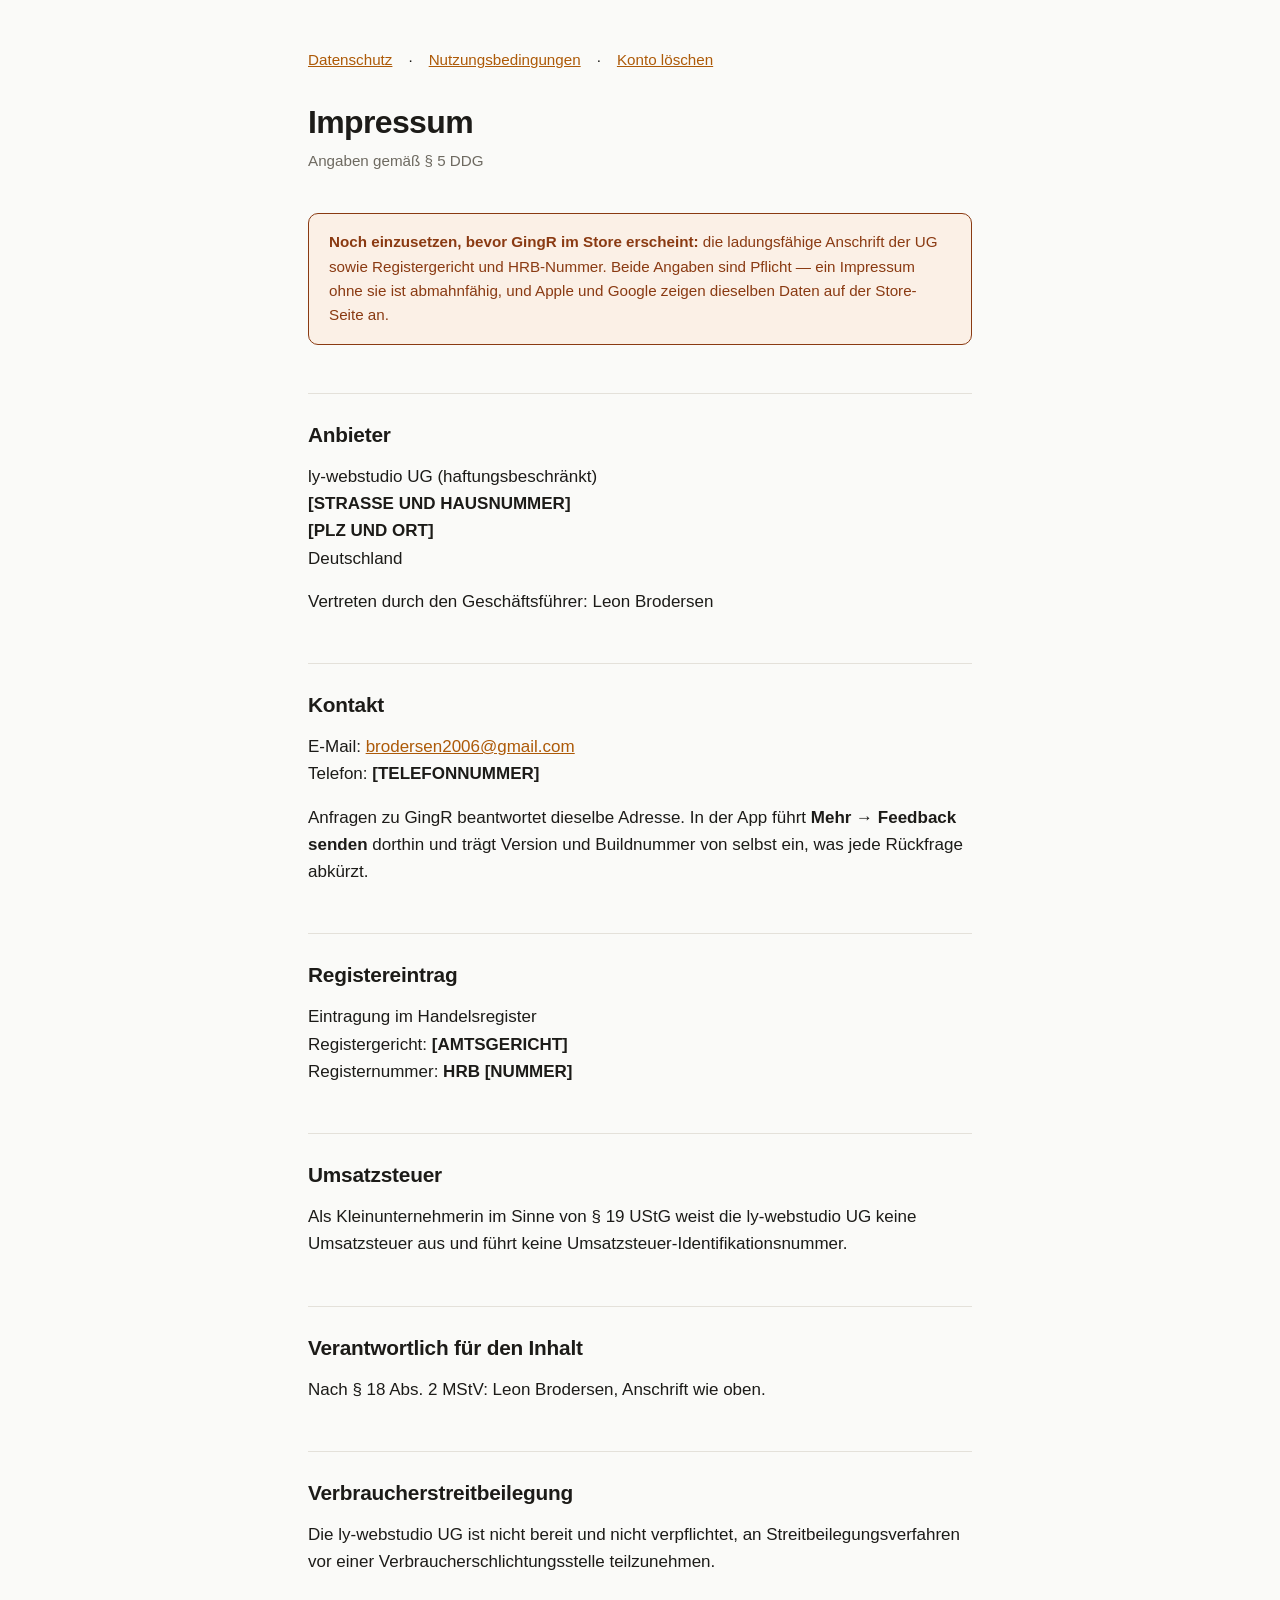
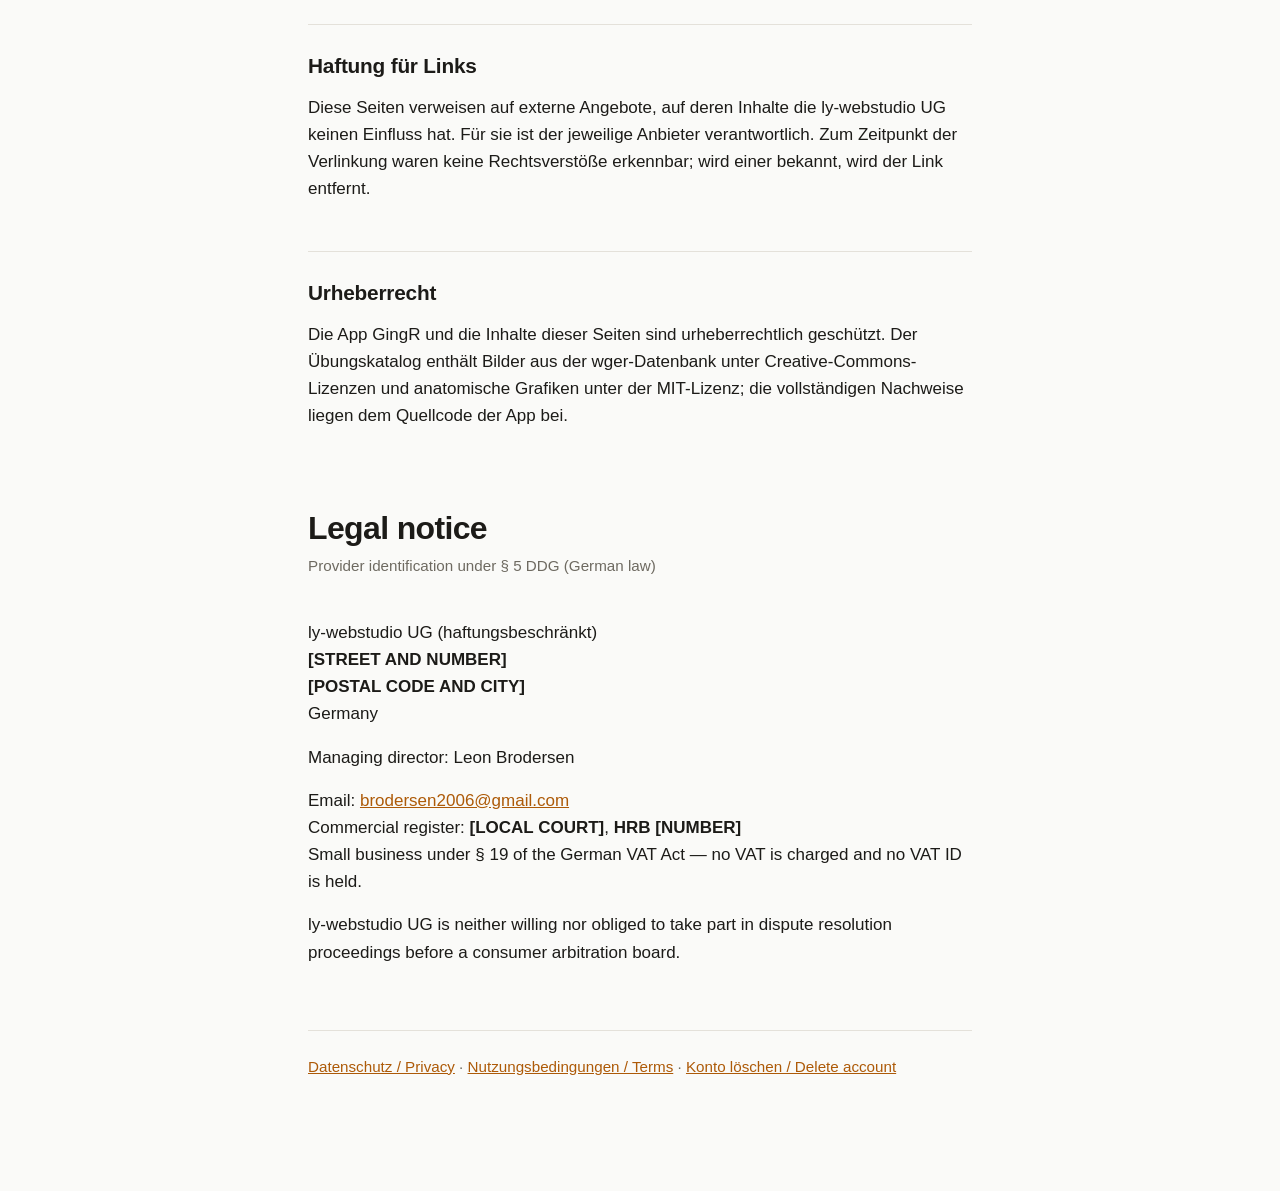
==== impressum.html @ 2e6e8c4e "Add the legal pages both stores require The privacy page was the only page here. A public store rele" ====
<!doctype html>
<html lang="de">
<head>
<meta charset="utf-8">
<meta name="viewport" content="width=device-width, initial-scale=1">
<title>GingR — Impressum / Legal notice</title>
<link rel="stylesheet" href="style.css">
</head>
<body>
<main>

<div class="nav">
  <a href="./">Datenschutz</a> ·
  <a href="nutzungsbedingungen.html">Nutzungsbedingungen</a> ·
  <a href="konto-loeschen.html">Konto löschen</a>
</div>

<h1 id="de">Impressum</h1>
<p class="meta">Angaben gemäß § 5 DDG</p>

<div class="todo">
  <p><b>Noch einzusetzen, bevor GingR im Store erscheint:</b> die ladungsfähige Anschrift der UG
  sowie Registergericht und HRB-Nummer. Beide Angaben sind Pflicht — ein Impressum ohne sie ist
  abmahnfähig, und Apple und Google zeigen dieselben Daten auf der Store-Seite an.</p>
</div>

<h2>Anbieter</h2>
<p class="addr">
  ly-webstudio UG (haftungsbeschränkt)<br>
  <b>[STRASSE UND HAUSNUMMER]</b><br>
  <b>[PLZ UND ORT]</b><br>
  Deutschland
</p>
<p>Vertreten durch den Geschäftsführer: Leon Brodersen</p>

<h2>Kontakt</h2>
<p>
  E-Mail: <a href="mailto:brodersen2006@gmail.com">brodersen2006@gmail.com</a><br>
  Telefon: <b>[TELEFONNUMMER]</b>
</p>
<p>
  Anfragen zu GingR beantwortet dieselbe Adresse. In der App führt <b>Mehr → Feedback senden</b>
  dorthin und trägt Version und Buildnummer von selbst ein, was jede Rückfrage abkürzt.
</p>

<h2>Registereintrag</h2>
<p>
  Eintragung im Handelsregister<br>
  Registergericht: <b>[AMTSGERICHT]</b><br>
  Registernummer: <b>HRB [NUMMER]</b>
</p>

<h2>Umsatzsteuer</h2>
<p>
  Als Kleinunternehmerin im Sinne von § 19 UStG weist die ly-webstudio UG keine Umsatzsteuer aus
  und führt keine Umsatzsteuer-Identifikationsnummer.
</p>

<h2>Verantwortlich für den Inhalt</h2>
<p>
  Nach § 18 Abs. 2 MStV: Leon Brodersen, Anschrift wie oben.
</p>

<h2>Verbraucherstreitbeilegung</h2>
<p>
  Die ly-webstudio UG ist nicht bereit und nicht verpflichtet, an Streitbeilegungsverfahren vor
  einer Verbraucherschlichtungsstelle teilzunehmen.
</p>

<h2>Haftung für Links</h2>
<p>
  Diese Seiten verweisen auf externe Angebote, auf deren Inhalte die ly-webstudio UG keinen
  Einfluss hat. Für sie ist der jeweilige Anbieter verantwortlich. Zum Zeitpunkt der Verlinkung
  waren keine Rechtsverstöße erkennbar; wird einer bekannt, wird der Link entfernt.
</p>

<h2>Urheberrecht</h2>
<p>
  Die App GingR und die Inhalte dieser Seiten sind urheberrechtlich geschützt. Der Übungskatalog
  enthält Bilder aus der wger-Datenbank unter Creative-Commons-Lizenzen und anatomische
  Grafiken unter der MIT-Lizenz; die vollständigen Nachweise liegen dem Quellcode der App bei.
</p>

<h1 id="en" style="margin-top:5rem">Legal notice</h1>
<p class="meta">Provider identification under § 5 DDG (German law)</p>

<p class="addr">
  ly-webstudio UG (haftungsbeschränkt)<br>
  <b>[STREET AND NUMBER]</b><br>
  <b>[POSTAL CODE AND CITY]</b><br>
  Germany
</p>
<p>Managing director: Leon Brodersen</p>
<p>
  Email: <a href="mailto:brodersen2006@gmail.com">brodersen2006@gmail.com</a><br>
  Commercial register: <b>[LOCAL COURT]</b>, <b>HRB [NUMBER]</b><br>
  Small business under § 19 of the German VAT Act — no VAT is charged and no VAT ID is held.
</p>
<p>
  ly-webstudio UG is neither willing nor obliged to take part in dispute resolution proceedings
  before a consumer arbitration board.
</p>

<footer>
  <p><a href="./">Datenschutz / Privacy</a> · <a href="nutzungsbedingungen.html">Nutzungsbedingungen / Terms</a> · <a href="konto-loeschen.html">Konto löschen / Delete account</a></p>
</footer>

</main>
</body>
</html>
---- style.css ----
:root {
  --bg: #FAFAF8;
  --surface: #FFFFFF;
  --ink: #1C1B18;
  --muted: #6E6A61;
  --rule: #E4E1DA;
  --accent: #AD5A08;
  --warn: #8A3A12;
  --warn-bg: #FBF0E6;
}
@media (prefers-color-scheme: dark) {
  :root {
    --bg: #131311;
    --surface: #1D1C19;
    --ink: #F2F0EB;
    --muted: #A29D92;
    --rule: #33302A;
    --accent: #F0942E;
    --warn: #F0A860;
    --warn-bg: #2A2018;
  }
}
* { box-sizing: border-box; }
body {
  margin: 0;
  background: var(--bg);
  color: var(--ink);
  font: 17px/1.6 -apple-system, BlinkMacSystemFont, "Segoe UI", Roboto, sans-serif;
  -webkit-text-size-adjust: 100%;
}
main { max-width: 44rem; margin: 0 auto; padding: 3rem 1.25rem 6rem; }
h1 { font-size: 2rem; line-height: 1.15; letter-spacing: -.02em; margin: 0 0 .5rem; }
h2 {
  font-size: 1.3rem; letter-spacing: -.01em; margin: 3rem 0 .75rem;
  padding-top: 1.5rem; border-top: 1px solid var(--rule);
}
h3 { font-size: 1.05rem; margin: 2rem 0 .5rem; }
p, li { margin: 0 0 1rem; }
ul { padding-left: 1.25rem; }
a { color: var(--accent); }
.meta { color: var(--muted); font-size: .95rem; margin-bottom: 2.5rem; }
.lang { display: flex; gap: 1rem; font-size: .95rem; margin-bottom: 2rem; }
.nav { display: flex; flex-wrap: wrap; gap: 1rem; font-size: .95rem; margin-bottom: 2rem; }
.note {
  background: var(--surface); border: 1px solid var(--rule);
  border-radius: 10px; padding: 1rem 1.25rem; margin: 1.5rem 0;
}
.note p:last-child { margin-bottom: 0; }
.todo {
  background: var(--warn-bg); border: 1px solid var(--warn); color: var(--warn);
  border-radius: 10px; padding: 1rem 1.25rem; margin: 1.5rem 0; font-size: .95rem;
}
.todo p:last-child { margin-bottom: 0; }
.addr { font-style: normal; }
footer { margin-top: 4rem; padding-top: 1.5rem; border-top: 1px solid var(--rule); color: var(--muted); font-size: .95rem; }
code { background: var(--surface); border: 1px solid var(--rule); border-radius: 4px; padding: .1em .35em; font-size: .9em; }
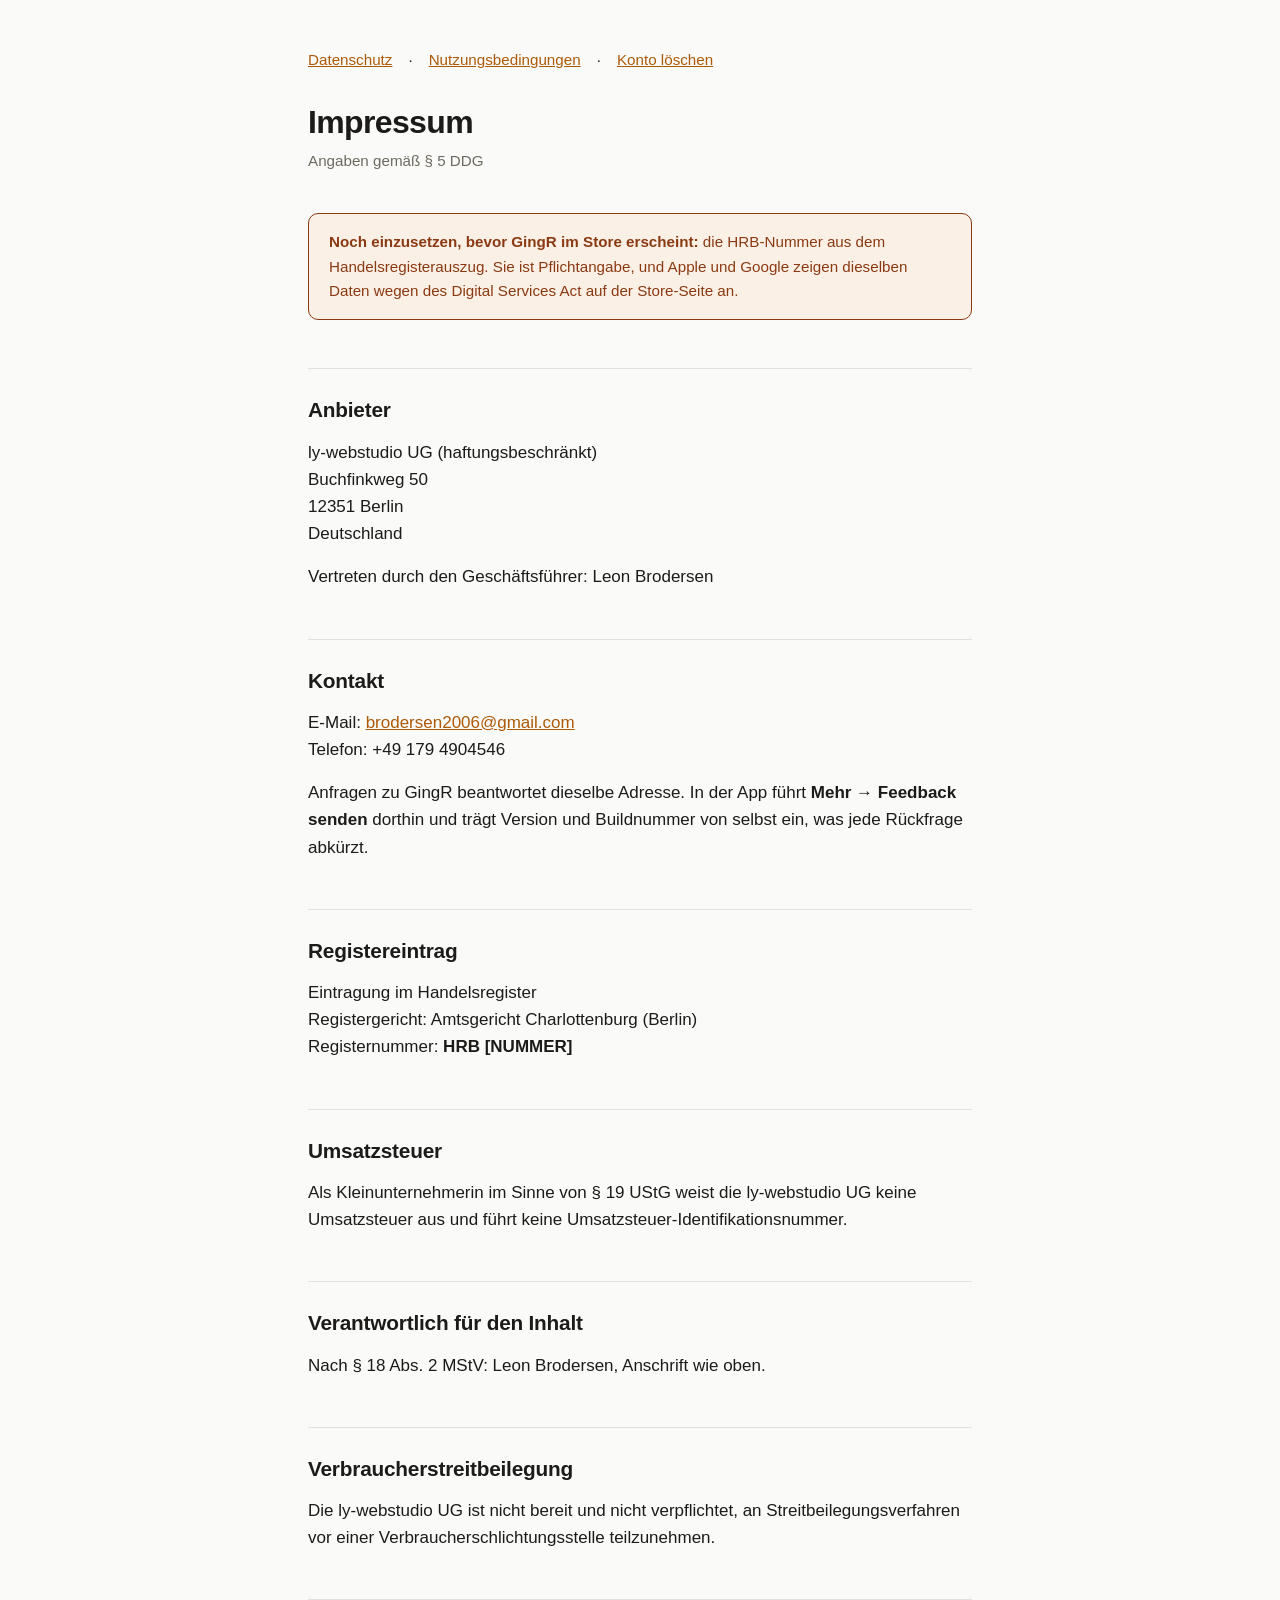
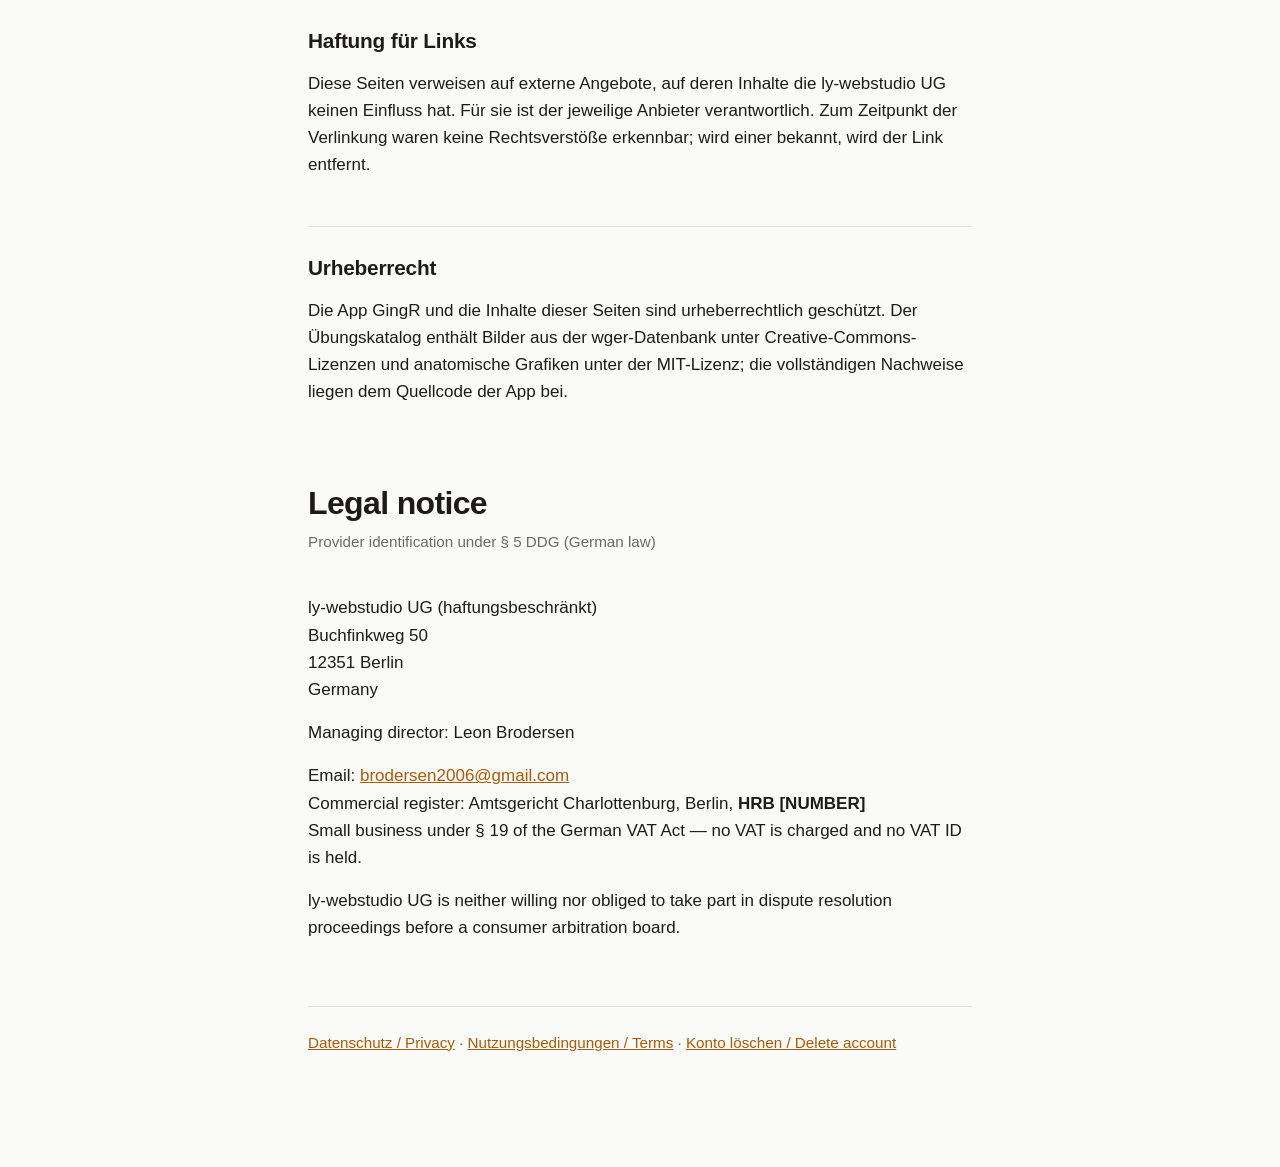
==== commit 42d9e085: "Fill in the provider details Leon supplied Address, phone and the register court (Charlottenburg kee" ====
--- a/impressum.html
+++ b/impressum.html
@@ -19,16 +19,16 @@
 <p class="meta">Angaben gemäß § 5 DDG</p>
 
 <div class="todo">
-  <p><b>Noch einzusetzen, bevor GingR im Store erscheint:</b> die ladungsfähige Anschrift der UG
-  sowie Registergericht und HRB-Nummer. Beide Angaben sind Pflicht — ein Impressum ohne sie ist
-  abmahnfähig, und Apple und Google zeigen dieselben Daten auf der Store-Seite an.</p>
+  <p><b>Noch einzusetzen, bevor GingR im Store erscheint:</b> die HRB-Nummer aus dem
+  Handelsregisterauszug. Sie ist Pflichtangabe, und Apple und Google zeigen dieselben Daten
+  wegen des Digital Services Act auf der Store-Seite an.</p>
 </div>
 
 <h2>Anbieter</h2>
 <p class="addr">
   ly-webstudio UG (haftungsbeschränkt)<br>
-  <b>[STRASSE UND HAUSNUMMER]</b><br>
-  <b>[PLZ UND ORT]</b><br>
+  Buchfinkweg 50<br>
+  12351 Berlin<br>
   Deutschland
 </p>
 <p>Vertreten durch den Geschäftsführer: Leon Brodersen</p>
@@ -36,7 +36,7 @@
 <h2>Kontakt</h2>
 <p>
   E-Mail: <a href="mailto:brodersen2006@gmail.com">brodersen2006@gmail.com</a><br>
-  Telefon: <b>[TELEFONNUMMER]</b>
+  Telefon: +49 179 4904546
 </p>
 <p>
   Anfragen zu GingR beantwortet dieselbe Adresse. In der App führt <b>Mehr → Feedback senden</b>
@@ -46,7 +46,7 @@
 <h2>Registereintrag</h2>
 <p>
   Eintragung im Handelsregister<br>
-  Registergericht: <b>[AMTSGERICHT]</b><br>
+  Registergericht: Amtsgericht Charlottenburg (Berlin)<br>
   Registernummer: <b>HRB [NUMMER]</b>
 </p>
 
@@ -86,14 +86,14 @@
 
 <p class="addr">
   ly-webstudio UG (haftungsbeschränkt)<br>
-  <b>[STREET AND NUMBER]</b><br>
-  <b>[POSTAL CODE AND CITY]</b><br>
+  Buchfinkweg 50<br>
+  12351 Berlin<br>
   Germany
 </p>
 <p>Managing director: Leon Brodersen</p>
 <p>
   Email: <a href="mailto:brodersen2006@gmail.com">brodersen2006@gmail.com</a><br>
-  Commercial register: <b>[LOCAL COURT]</b>, <b>HRB [NUMBER]</b><br>
+  Commercial register: Amtsgericht Charlottenburg, Berlin, <b>HRB [NUMBER]</b><br>
   Small business under § 19 of the German VAT Act — no VAT is charged and no VAT ID is held.
 </p>
 <p>
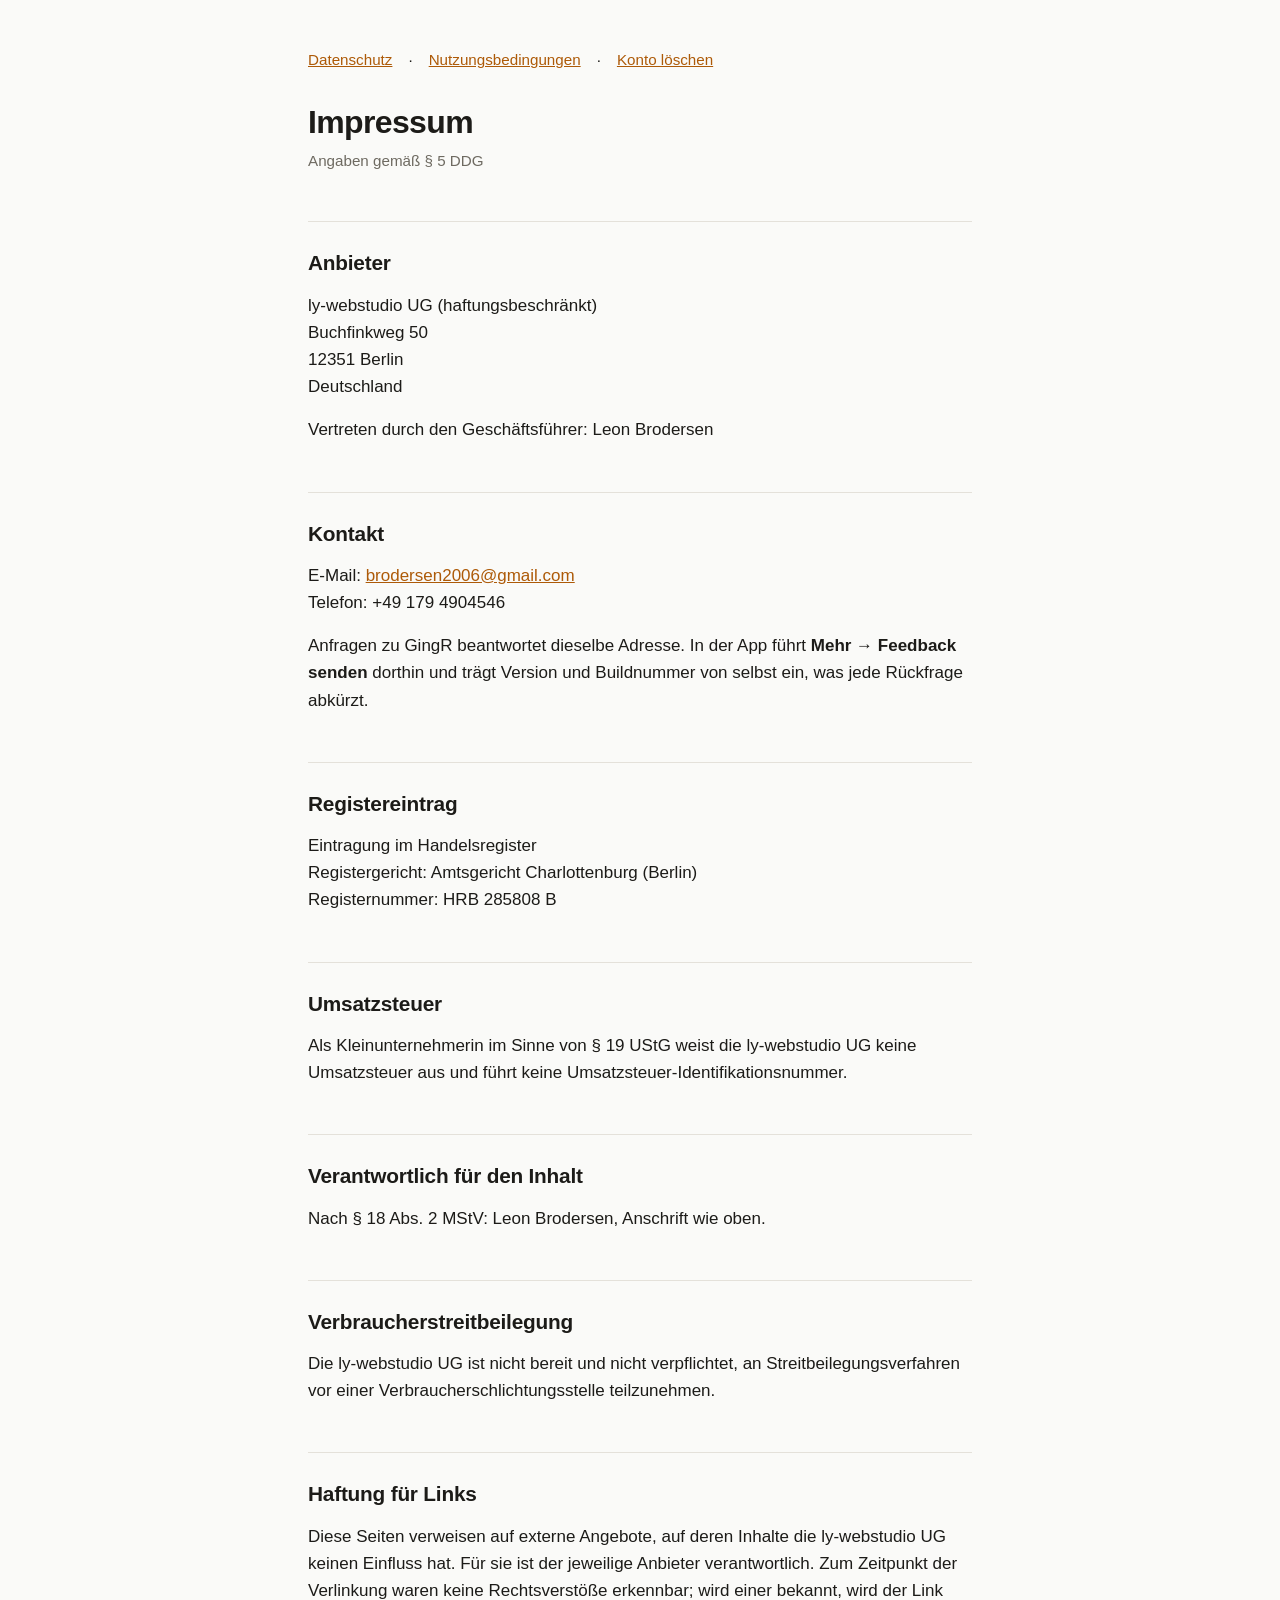
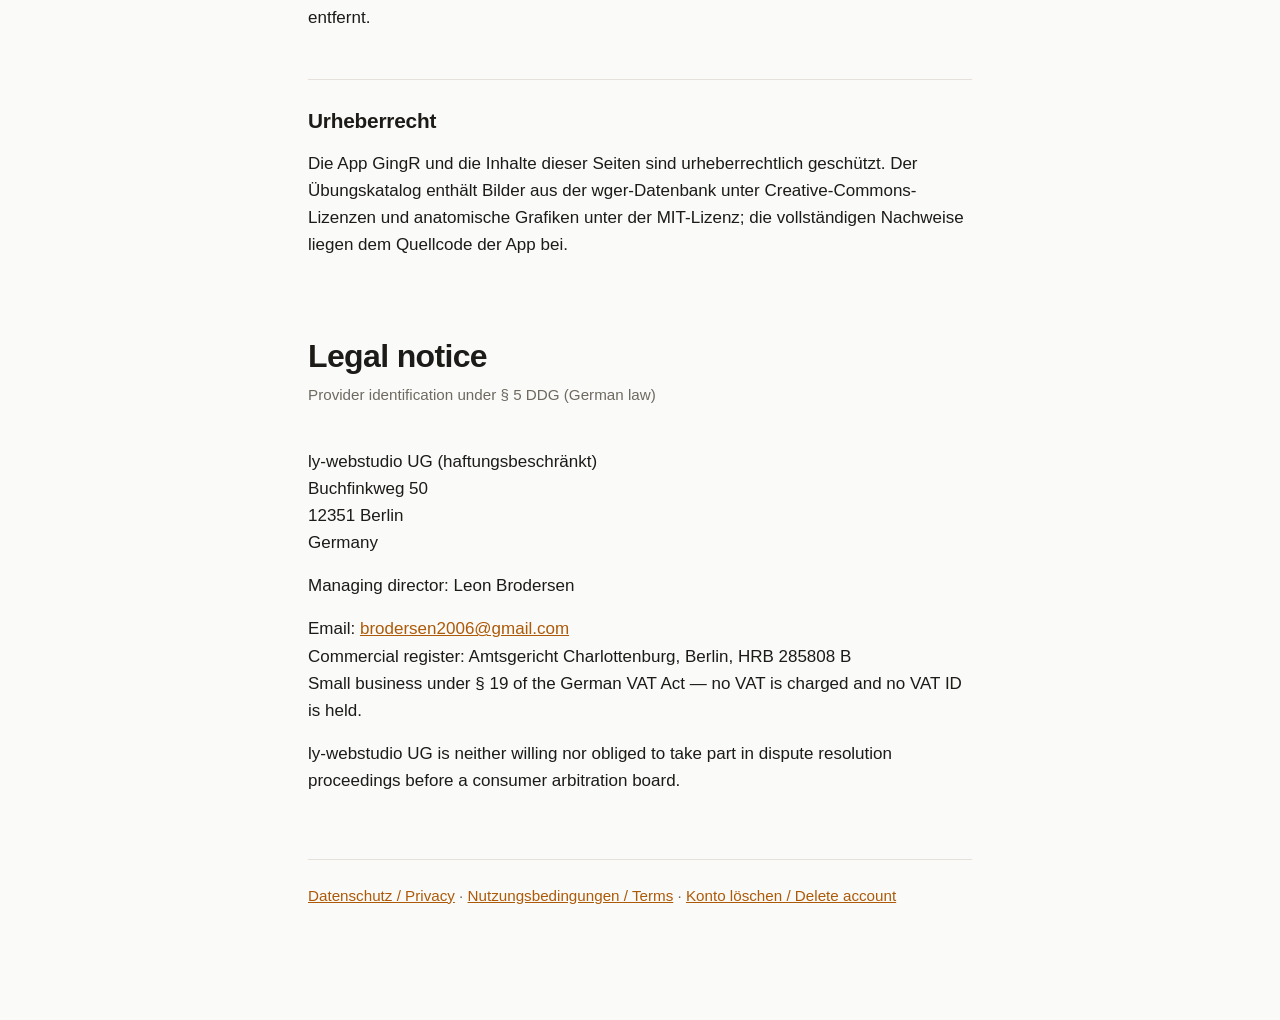
==== commit 740ee36f: "Add the HRB number — the legal notice is complete HRB 285808 B, Amtsgericht Charlottenburg, from the" ====
--- a/impressum.html
+++ b/impressum.html
@@ -17,12 +17,6 @@
 
 <h1 id="de">Impressum</h1>
 <p class="meta">Angaben gemäß § 5 DDG</p>
-
-<div class="todo">
-  <p><b>Noch einzusetzen, bevor GingR im Store erscheint:</b> die HRB-Nummer aus dem
-  Handelsregisterauszug. Sie ist Pflichtangabe, und Apple und Google zeigen dieselben Daten
-  wegen des Digital Services Act auf der Store-Seite an.</p>
-</div>
 
 <h2>Anbieter</h2>
 <p class="addr">
@@ -47,7 +41,7 @@
 <p>
   Eintragung im Handelsregister<br>
   Registergericht: Amtsgericht Charlottenburg (Berlin)<br>
-  Registernummer: <b>HRB [NUMMER]</b>
+  Registernummer: HRB 285808 B
 </p>
 
 <h2>Umsatzsteuer</h2>
@@ -93,7 +87,7 @@
 <p>Managing director: Leon Brodersen</p>
 <p>
   Email: <a href="mailto:brodersen2006@gmail.com">brodersen2006@gmail.com</a><br>
-  Commercial register: Amtsgericht Charlottenburg, Berlin, <b>HRB [NUMBER]</b><br>
+  Commercial register: Amtsgericht Charlottenburg, Berlin, HRB 285808 B<br>
   Small business under § 19 of the German VAT Act — no VAT is charged and no VAT ID is held.
 </p>
 <p>
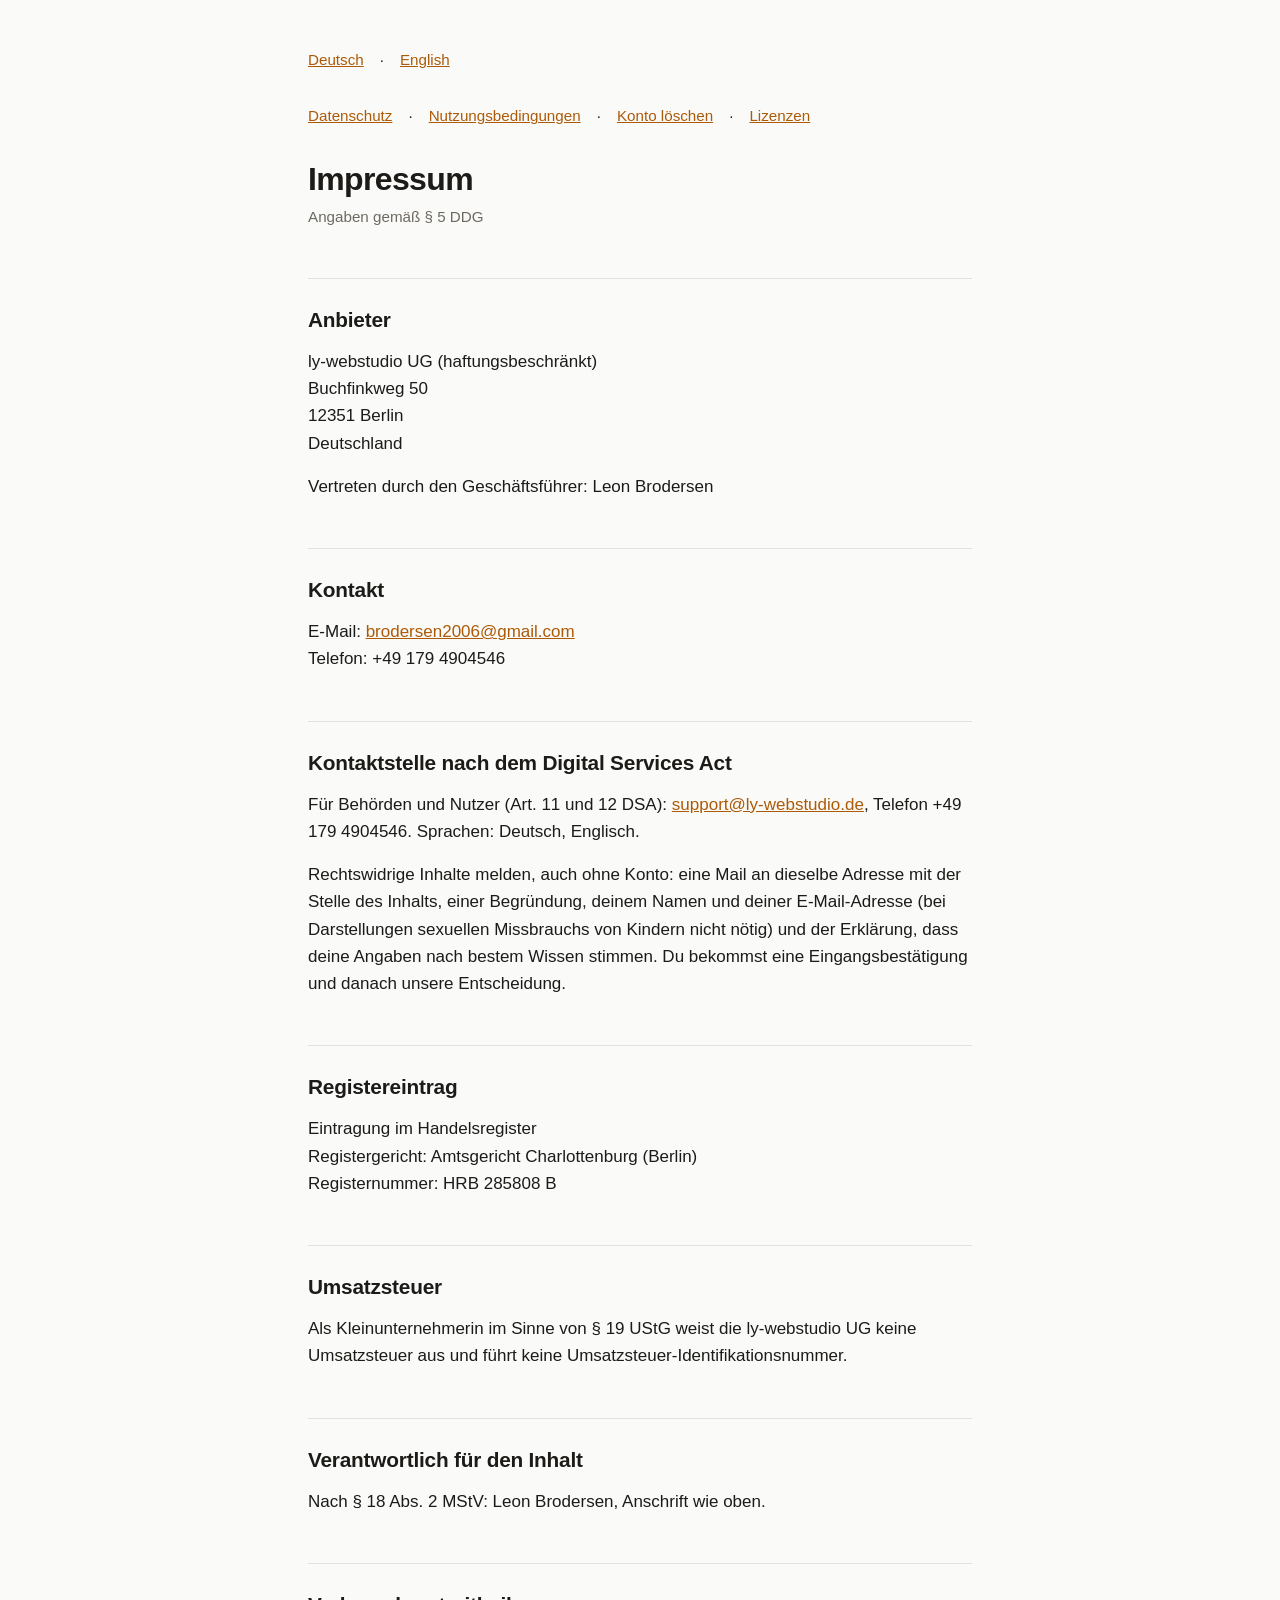
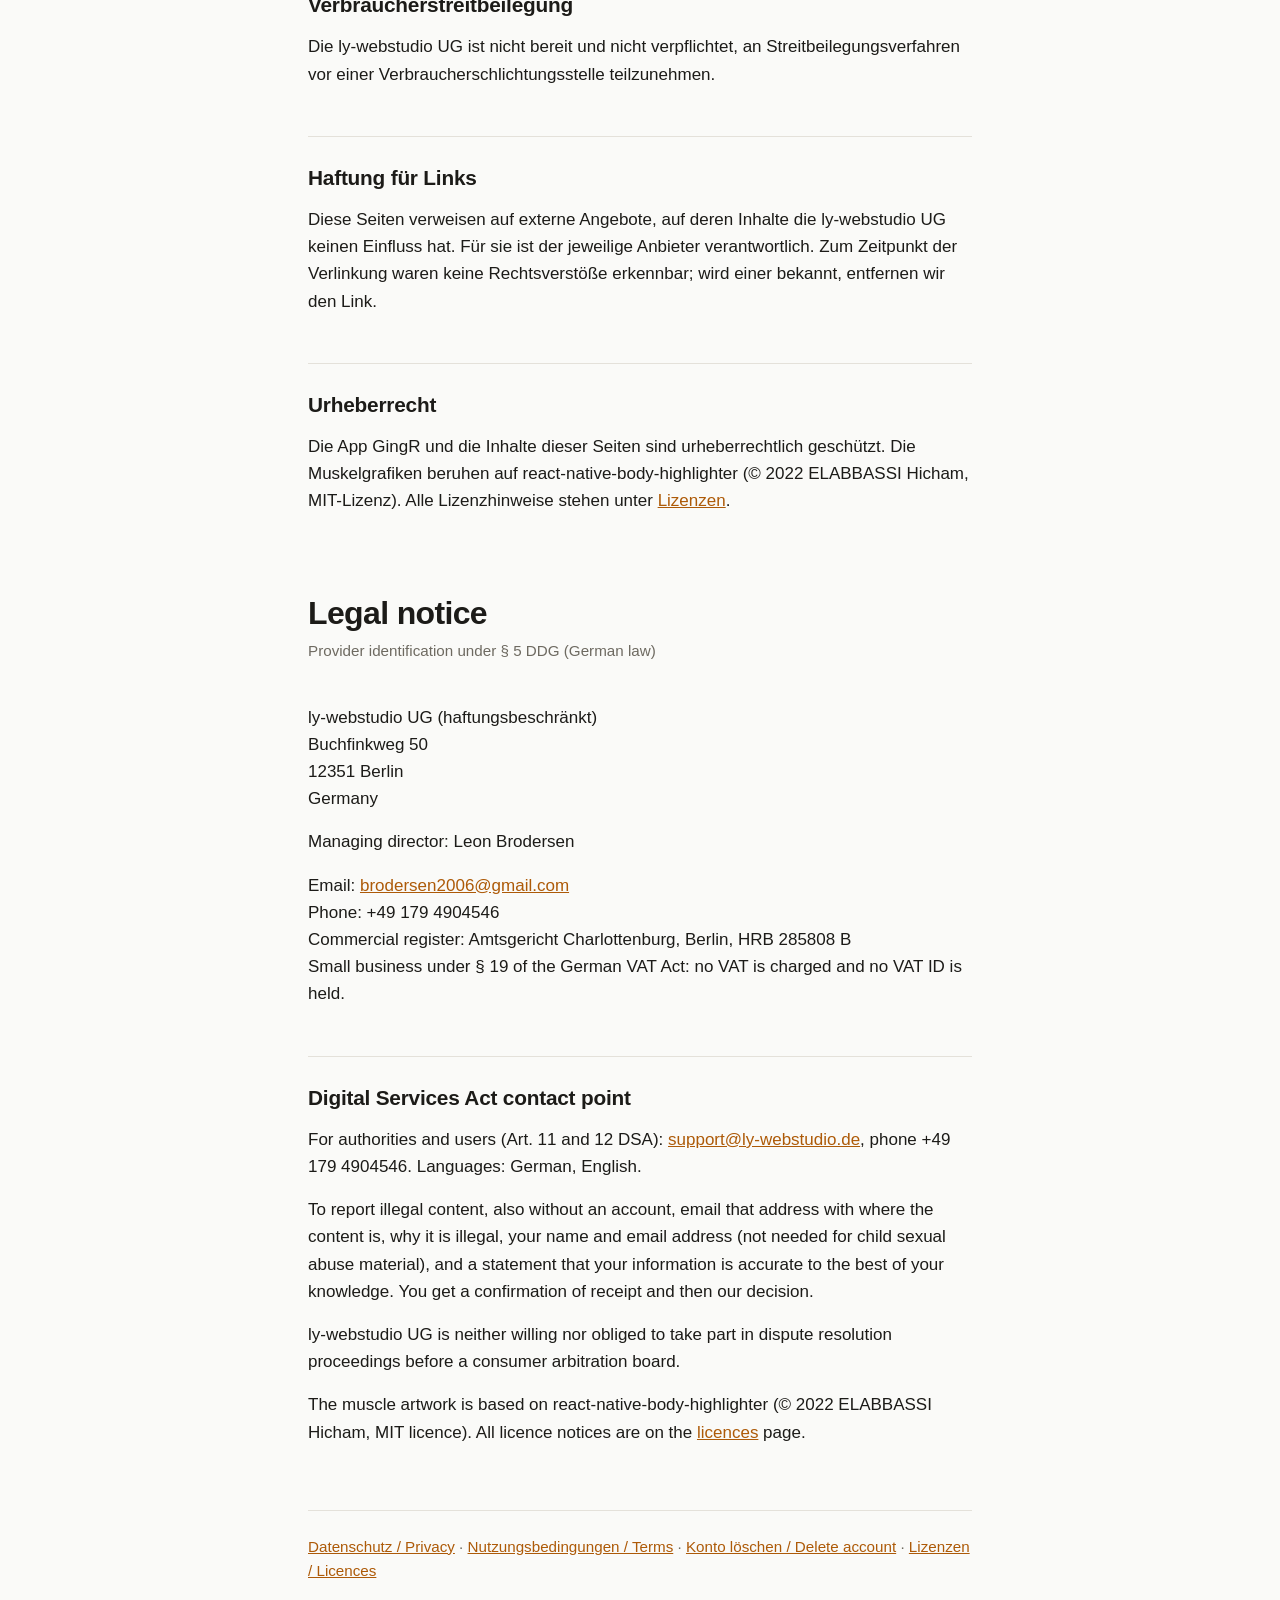
==== commit 2325b3ac: "Rewrite the legal pages to match the app, add DSA contact point and licence notices Privacy: say wha" ====
--- a/impressum.html
+++ b/impressum.html
@@ -3,16 +3,18 @@
 <head>
 <meta charset="utf-8">
 <meta name="viewport" content="width=device-width, initial-scale=1">
-<title>GingR — Impressum / Legal notice</title>
+<title>GingR · Impressum / Legal notice</title>
 <link rel="stylesheet" href="style.css">
 </head>
 <body>
 <main>
 
+<div class="lang"><a href="#de">Deutsch</a> · <a href="#en">English</a></div>
 <div class="nav">
   <a href="./">Datenschutz</a> ·
   <a href="nutzungsbedingungen.html">Nutzungsbedingungen</a> ·
-  <a href="konto-loeschen.html">Konto löschen</a>
+  <a href="konto-loeschen.html">Konto löschen</a> ·
+  <a href="lizenzen.html">Lizenzen</a>
 </div>
 
 <h1 id="de">Impressum</h1>
@@ -32,9 +34,18 @@
   E-Mail: <a href="mailto:brodersen2006@gmail.com">brodersen2006@gmail.com</a><br>
   Telefon: +49 179 4904546
 </p>
+
+<h2>Kontaktstelle nach dem Digital Services Act</h2>
 <p>
-  Anfragen zu GingR beantwortet dieselbe Adresse. In der App führt <b>Mehr → Feedback senden</b>
-  dorthin und trägt Version und Buildnummer von selbst ein, was jede Rückfrage abkürzt.
+  Für Behörden und Nutzer (Art. 11 und 12 DSA):
+  <a href="mailto:support@ly-webstudio.de">support@ly-webstudio.de</a>, Telefon +49 179 4904546.
+  Sprachen: Deutsch, Englisch.
+</p>
+<p>
+  Rechtswidrige Inhalte melden, auch ohne Konto: eine Mail an dieselbe Adresse mit der Stelle des
+  Inhalts, einer Begründung, deinem Namen und deiner E-Mail-Adresse (bei Darstellungen sexuellen
+  Missbrauchs von Kindern nicht nötig) und der Erklärung, dass deine Angaben nach bestem Wissen
+  stimmen. Du bekommst eine Eingangsbestätigung und danach unsere Entscheidung.
 </p>
 
 <h2>Registereintrag</h2>
@@ -51,9 +62,7 @@
 </p>
 
 <h2>Verantwortlich für den Inhalt</h2>
-<p>
-  Nach § 18 Abs. 2 MStV: Leon Brodersen, Anschrift wie oben.
-</p>
+<p>Nach § 18 Abs. 2 MStV: Leon Brodersen, Anschrift wie oben.</p>
 
 <h2>Verbraucherstreitbeilegung</h2>
 <p>
@@ -65,14 +74,14 @@
 <p>
   Diese Seiten verweisen auf externe Angebote, auf deren Inhalte die ly-webstudio UG keinen
   Einfluss hat. Für sie ist der jeweilige Anbieter verantwortlich. Zum Zeitpunkt der Verlinkung
-  waren keine Rechtsverstöße erkennbar; wird einer bekannt, wird der Link entfernt.
+  waren keine Rechtsverstöße erkennbar; wird einer bekannt, entfernen wir den Link.
 </p>
 
 <h2>Urheberrecht</h2>
 <p>
-  Die App GingR und die Inhalte dieser Seiten sind urheberrechtlich geschützt. Der Übungskatalog
-  enthält Bilder aus der wger-Datenbank unter Creative-Commons-Lizenzen und anatomische
-  Grafiken unter der MIT-Lizenz; die vollständigen Nachweise liegen dem Quellcode der App bei.
+  Die App GingR und die Inhalte dieser Seiten sind urheberrechtlich geschützt. Die Muskelgrafiken
+  beruhen auf react-native-body-highlighter (© 2022 ELABBASSI Hicham, MIT-Lizenz). Alle
+  Lizenzhinweise stehen unter <a href="lizenzen.html">Lizenzen</a>.
 </p>
 
 <h1 id="en" style="margin-top:5rem">Legal notice</h1>
@@ -87,16 +96,35 @@
 <p>Managing director: Leon Brodersen</p>
 <p>
   Email: <a href="mailto:brodersen2006@gmail.com">brodersen2006@gmail.com</a><br>
+  Phone: +49 179 4904546<br>
   Commercial register: Amtsgericht Charlottenburg, Berlin, HRB 285808 B<br>
-  Small business under § 19 of the German VAT Act — no VAT is charged and no VAT ID is held.
+  Small business under § 19 of the German VAT Act: no VAT is charged and no VAT ID is held.
 </p>
+
+<h2>Digital Services Act contact point</h2>
+<p>
+  For authorities and users (Art. 11 and 12 DSA):
+  <a href="mailto:support@ly-webstudio.de">support@ly-webstudio.de</a>, phone +49 179 4904546.
+  Languages: German, English.
+</p>
+<p>
+  To report illegal content, also without an account, email that address with where the content is,
+  why it is illegal, your name and email address (not needed for child sexual abuse material), and a
+  statement that your information is accurate to the best of your knowledge. You get a confirmation
+  of receipt and then our decision.
+</p>
+
 <p>
   ly-webstudio UG is neither willing nor obliged to take part in dispute resolution proceedings
   before a consumer arbitration board.
 </p>
+<p>
+  The muscle artwork is based on react-native-body-highlighter (© 2022 ELABBASSI Hicham, MIT
+  licence). All licence notices are on the <a href="lizenzen.html">licences</a> page.
+</p>
 
 <footer>
-  <p><a href="./">Datenschutz / Privacy</a> · <a href="nutzungsbedingungen.html">Nutzungsbedingungen / Terms</a> · <a href="konto-loeschen.html">Konto löschen / Delete account</a></p>
+  <p><a href="./">Datenschutz / Privacy</a> · <a href="nutzungsbedingungen.html">Nutzungsbedingungen / Terms</a> · <a href="konto-loeschen.html">Konto löschen / Delete account</a> · <a href="lizenzen.html">Lizenzen / Licences</a></p>
 </footer>
 
 </main>
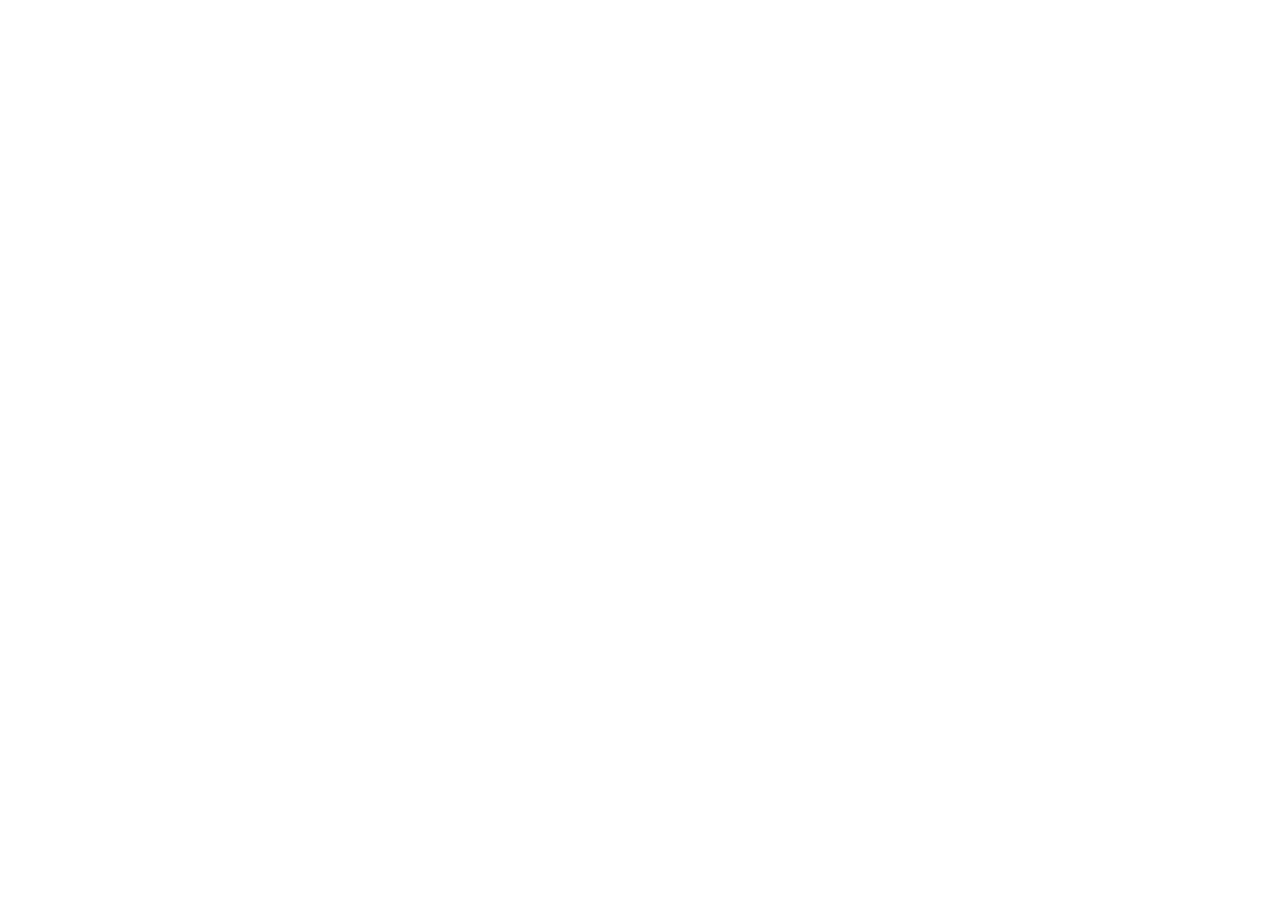
==== commit 76b1e338: "Point the legal pages to www.ly-webstudio.de The privacy policy, terms, account deletion, legal noti" ====
--- a/impressum.html
+++ b/impressum.html
@@ -1,132 +1,23 @@
 <!doctype html>
+<!-- Moved to https://www.ly-webstudio.de/impressum.html
+     The App Store and Google Play entries and installed GingR versions still open
+     this address, so this stub must stay for good. The script keeps #de and #en,
+     the meta refresh is the fallback without JavaScript. -->
 <html lang="de">
 <head>
 <meta charset="utf-8">
 <meta name="viewport" content="width=device-width, initial-scale=1">
-<title>GingR · Impressum / Legal notice</title>
+<meta name="robots" content="noindex">
+<title>GingR · Impressum</title>
+<link rel="canonical" href="https://www.ly-webstudio.de/impressum.html">
 <link rel="stylesheet" href="style.css">
+<script>location.replace("https://www.ly-webstudio.de/impressum.html" + location.hash);</script>
+<meta http-equiv="refresh" content="0; url=https://www.ly-webstudio.de/impressum.html">
 </head>
 <body>
 <main>
-
-<div class="lang"><a href="#de">Deutsch</a> · <a href="#en">English</a></div>
-<div class="nav">
-  <a href="./">Datenschutz</a> ·
-  <a href="nutzungsbedingungen.html">Nutzungsbedingungen</a> ·
-  <a href="konto-loeschen.html">Konto löschen</a> ·
-  <a href="lizenzen.html">Lizenzen</a>
-</div>
-
-<h1 id="de">Impressum</h1>
-<p class="meta">Angaben gemäß § 5 DDG</p>
-
-<h2>Anbieter</h2>
-<p class="addr">
-  ly-webstudio UG (haftungsbeschränkt)<br>
-  Buchfinkweg 50<br>
-  12351 Berlin<br>
-  Deutschland
-</p>
-<p>Vertreten durch den Geschäftsführer: Leon Brodersen</p>
-
-<h2>Kontakt</h2>
-<p>
-  E-Mail: <a href="mailto:brodersen2006@gmail.com">brodersen2006@gmail.com</a><br>
-  Telefon: +49 179 4904546
-</p>
-
-<h2>Kontaktstelle nach dem Digital Services Act</h2>
-<p>
-  Für Behörden und Nutzer (Art. 11 und 12 DSA):
-  <a href="mailto:support@ly-webstudio.de">support@ly-webstudio.de</a>, Telefon +49 179 4904546.
-  Sprachen: Deutsch, Englisch.
-</p>
-<p>
-  Rechtswidrige Inhalte melden, auch ohne Konto: eine Mail an dieselbe Adresse mit der Stelle des
-  Inhalts, einer Begründung, deinem Namen und deiner E-Mail-Adresse (bei Darstellungen sexuellen
-  Missbrauchs von Kindern nicht nötig) und der Erklärung, dass deine Angaben nach bestem Wissen
-  stimmen. Du bekommst eine Eingangsbestätigung und danach unsere Entscheidung.
-</p>
-
-<h2>Registereintrag</h2>
-<p>
-  Eintragung im Handelsregister<br>
-  Registergericht: Amtsgericht Charlottenburg (Berlin)<br>
-  Registernummer: HRB 285808 B
-</p>
-
-<h2>Umsatzsteuer</h2>
-<p>
-  Als Kleinunternehmerin im Sinne von § 19 UStG weist die ly-webstudio UG keine Umsatzsteuer aus
-  und führt keine Umsatzsteuer-Identifikationsnummer.
-</p>
-
-<h2>Verantwortlich für den Inhalt</h2>
-<p>Nach § 18 Abs. 2 MStV: Leon Brodersen, Anschrift wie oben.</p>
-
-<h2>Verbraucherstreitbeilegung</h2>
-<p>
-  Die ly-webstudio UG ist nicht bereit und nicht verpflichtet, an Streitbeilegungsverfahren vor
-  einer Verbraucherschlichtungsstelle teilzunehmen.
-</p>
-
-<h2>Haftung für Links</h2>
-<p>
-  Diese Seiten verweisen auf externe Angebote, auf deren Inhalte die ly-webstudio UG keinen
-  Einfluss hat. Für sie ist der jeweilige Anbieter verantwortlich. Zum Zeitpunkt der Verlinkung
-  waren keine Rechtsverstöße erkennbar; wird einer bekannt, entfernen wir den Link.
-</p>
-
-<h2>Urheberrecht</h2>
-<p>
-  Die App GingR und die Inhalte dieser Seiten sind urheberrechtlich geschützt. Die Muskelgrafiken
-  beruhen auf react-native-body-highlighter (© 2022 ELABBASSI Hicham, MIT-Lizenz). Alle
-  Lizenzhinweise stehen unter <a href="lizenzen.html">Lizenzen</a>.
-</p>
-
-<h1 id="en" style="margin-top:5rem">Legal notice</h1>
-<p class="meta">Provider identification under § 5 DDG (German law)</p>
-
-<p class="addr">
-  ly-webstudio UG (haftungsbeschränkt)<br>
-  Buchfinkweg 50<br>
-  12351 Berlin<br>
-  Germany
-</p>
-<p>Managing director: Leon Brodersen</p>
-<p>
-  Email: <a href="mailto:brodersen2006@gmail.com">brodersen2006@gmail.com</a><br>
-  Phone: +49 179 4904546<br>
-  Commercial register: Amtsgericht Charlottenburg, Berlin, HRB 285808 B<br>
-  Small business under § 19 of the German VAT Act: no VAT is charged and no VAT ID is held.
-</p>
-
-<h2>Digital Services Act contact point</h2>
-<p>
-  For authorities and users (Art. 11 and 12 DSA):
-  <a href="mailto:support@ly-webstudio.de">support@ly-webstudio.de</a>, phone +49 179 4904546.
-  Languages: German, English.
-</p>
-<p>
-  To report illegal content, also without an account, email that address with where the content is,
-  why it is illegal, your name and email address (not needed for child sexual abuse material), and a
-  statement that your information is accurate to the best of your knowledge. You get a confirmation
-  of receipt and then our decision.
-</p>
-
-<p>
-  ly-webstudio UG is neither willing nor obliged to take part in dispute resolution proceedings
-  before a consumer arbitration board.
-</p>
-<p>
-  The muscle artwork is based on react-native-body-highlighter (© 2022 ELABBASSI Hicham, MIT
-  licence). All licence notices are on the <a href="lizenzen.html">licences</a> page.
-</p>
-
-<footer>
-  <p><a href="./">Datenschutz / Privacy</a> · <a href="nutzungsbedingungen.html">Nutzungsbedingungen / Terms</a> · <a href="konto-loeschen.html">Konto löschen / Delete account</a> · <a href="lizenzen.html">Lizenzen / Licences</a></p>
-</footer>
-
+<p>Diese Seite ist umgezogen: <a href="https://www.ly-webstudio.de/impressum.html">www.ly-webstudio.de/impressum.html</a></p>
+<p lang="en">This page has moved: <a href="https://www.ly-webstudio.de/impressum.html">www.ly-webstudio.de/impressum.html</a></p>
 </main>
 </body>
 </html>
